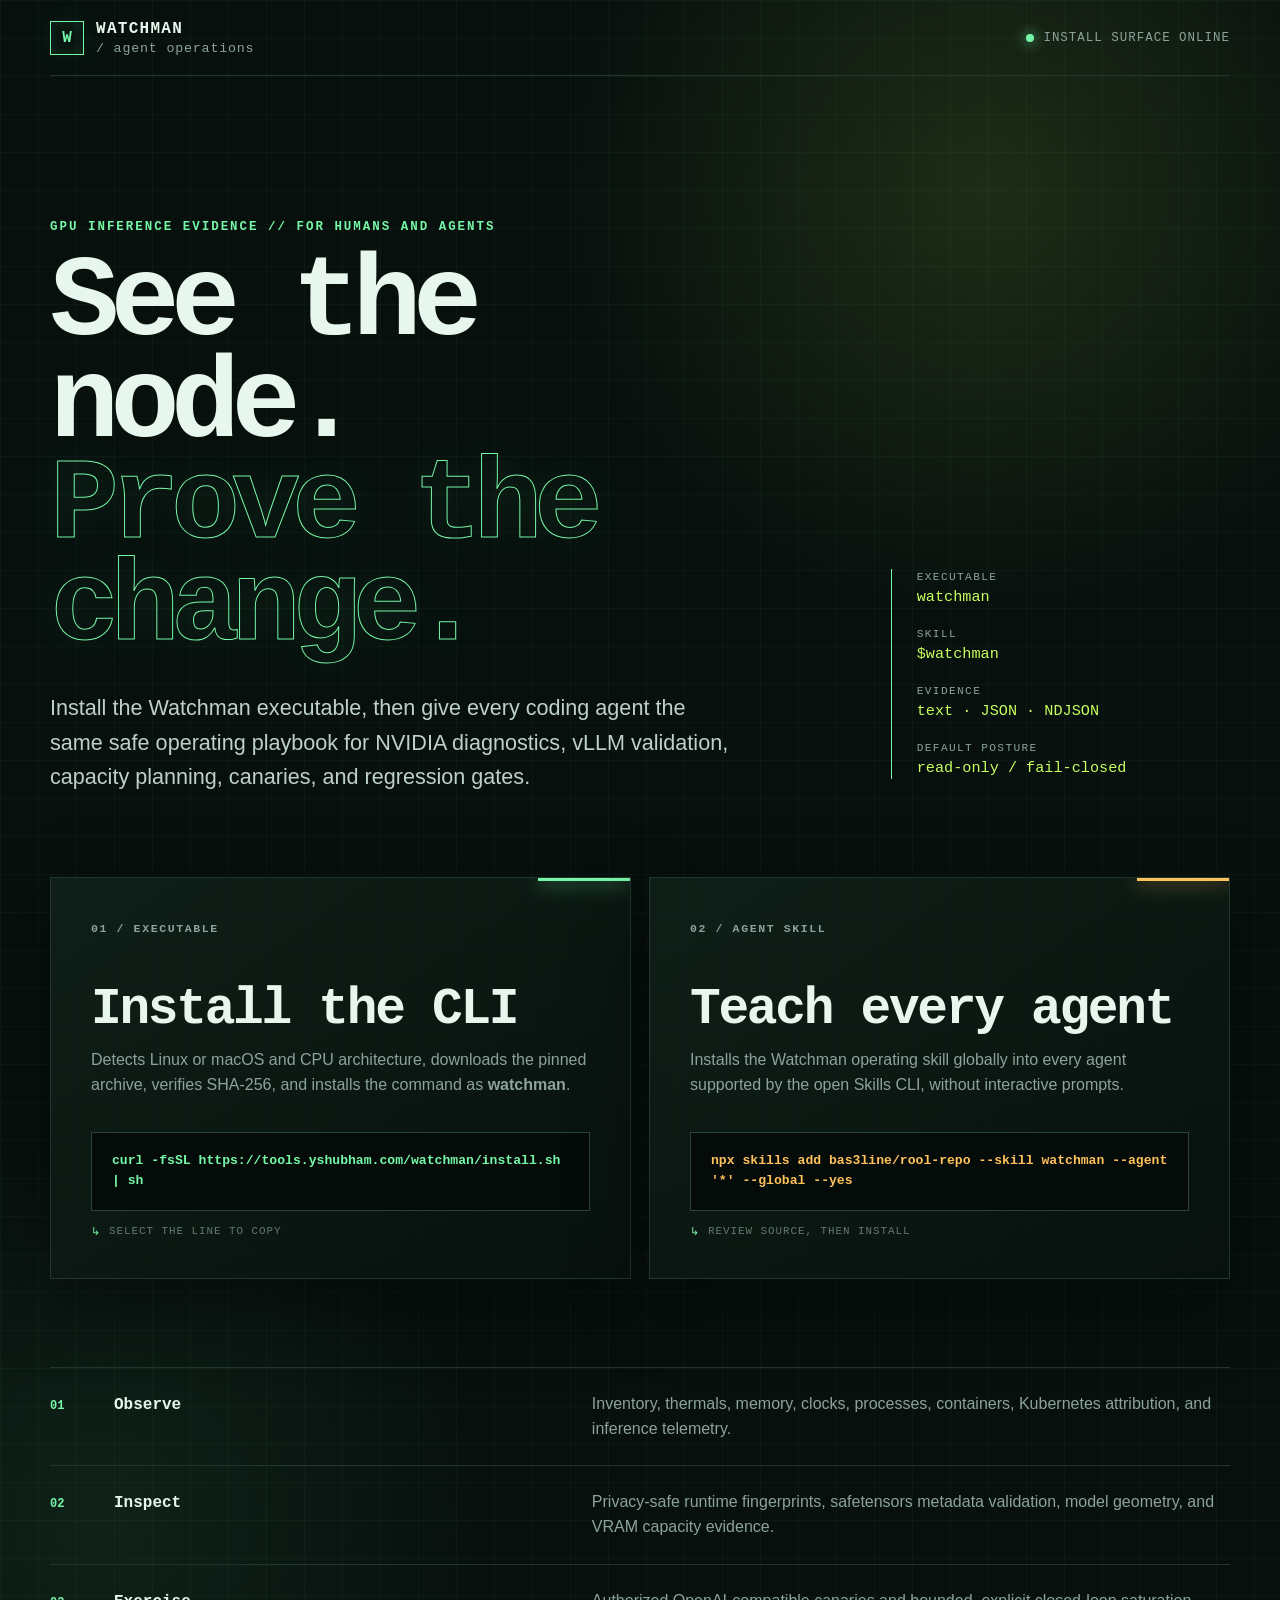
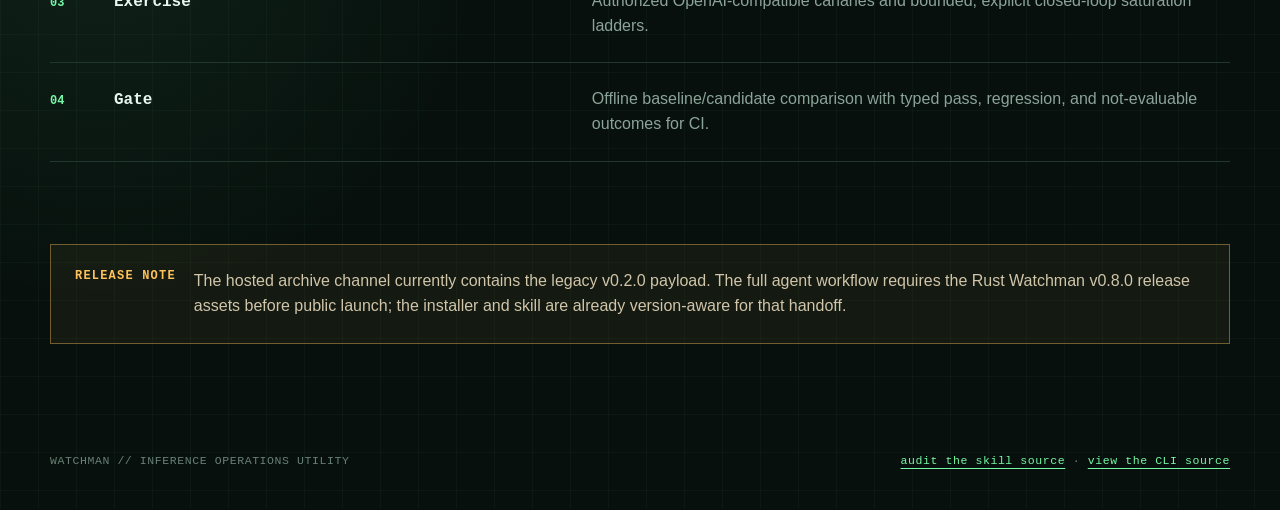
==== public/skills/index.html @ 9ab566bf "Add Watchman agent skill and install page" ====
<!doctype html>
<html lang="en">
<head>
  <meta charset="utf-8">
  <meta name="viewport" content="width=device-width, initial-scale=1">
  <meta name="description" content="Install Watchman and its cross-agent GPU inference operations skill.">
  <title>Watchman / Agent Skills</title>
  <style>
    :root {
      color-scheme: dark;
      --ink: #e7f7ed;
      --muted: #8ca39a;
      --night: #07100d;
      --panel: #0b1713;
      --panel-strong: #102019;
      --line: #21372e;
      --green: #76f7a7;
      --acid: #c7ff5f;
      --amber: #ffc15a;
      --shadow: rgba(0, 0, 0, .42);
      --display: "Berkeley Mono", "Iosevka", "IBM Plex Mono", monospace;
      --body: "Aptos", "Helvetica Neue", sans-serif;
    }

    * { box-sizing: border-box; }
    html { scroll-behavior: smooth; }
    body {
      min-height: 100vh;
      margin: 0;
      color: var(--ink);
      font-family: var(--body);
      background:
        linear-gradient(rgba(118, 247, 167, .035) 1px, transparent 1px),
        linear-gradient(90deg, rgba(118, 247, 167, .035) 1px, transparent 1px),
        radial-gradient(circle at 77% 9%, rgba(199, 255, 95, .12), transparent 27rem),
        radial-gradient(circle at 8% 72%, rgba(118, 247, 167, .08), transparent 24rem),
        var(--night);
      background-size: 38px 38px, 38px 38px, auto, auto, auto;
    }

    body::before {
      position: fixed;
      inset: 0;
      z-index: -1;
      content: "";
      pointer-events: none;
      opacity: .24;
      background-image: repeating-linear-gradient(0deg, transparent 0 3px, rgba(255,255,255,.025) 3px 4px);
    }

    a { color: inherit; }
    .shell { width: min(1180px, calc(100% - 36px)); margin: 0 auto; }

    .masthead {
      display: flex;
      align-items: center;
      justify-content: space-between;
      min-height: 76px;
      border-bottom: 1px solid var(--line);
      font-family: var(--display);
    }

    .brand { display: flex; align-items: center; gap: 12px; text-decoration: none; }
    .mark {
      display: grid;
      width: 34px;
      height: 34px;
      place-items: center;
      border: 1px solid var(--green);
      color: var(--green);
      box-shadow: inset 0 0 18px rgba(118, 247, 167, .12), 0 0 28px rgba(118, 247, 167, .08);
    }
    .mark::before { content: "W"; font-weight: 800; }
    .brand strong { letter-spacing: .08em; text-transform: uppercase; }
    .brand small { display: block; margin-top: 3px; color: var(--muted); letter-spacing: .06em; }

    .status { display: flex; align-items: center; gap: 9px; color: var(--muted); font-size: .78rem; letter-spacing: .08em; text-transform: uppercase; }
    .status::before { width: 8px; height: 8px; content: ""; border-radius: 50%; background: var(--green); box-shadow: 0 0 14px var(--green); }

    .hero {
      display: grid;
      grid-template-columns: minmax(0, 1.55fr) minmax(260px, .7fr);
      gap: clamp(36px, 7vw, 100px);
      padding: clamp(72px, 12vw, 145px) 0 82px;
      align-items: end;
    }

    .eyebrow { margin: 0 0 20px; color: var(--green); font: 700 .78rem/1 var(--display); letter-spacing: .16em; text-transform: uppercase; }
    h1 { max-width: 850px; margin: 0; font: 700 clamp(3.4rem, 9vw, 8.2rem)/.88 var(--display); letter-spacing: -.075em; }
    h1 span { display: block; color: transparent; -webkit-text-stroke: 1px var(--green); text-shadow: 0 0 34px rgba(118, 247, 167, .08); }
    .lede { max-width: 680px; margin: 32px 0 0; color: #bed0c8; font-size: clamp(1.05rem, 2vw, 1.35rem); line-height: 1.6; }

    .readout { border-left: 1px solid var(--green); padding: 2px 0 2px 25px; font-family: var(--display); }
    .readout dt { margin-top: 22px; color: var(--muted); font-size: .7rem; letter-spacing: .12em; text-transform: uppercase; }
    .readout dt:first-child { margin-top: 0; }
    .readout dd { margin: 5px 0 0; color: var(--acid); font-size: .95rem; }

    .install-grid { display: grid; grid-template-columns: repeat(2, minmax(0, 1fr)); gap: 18px; padding-bottom: 24px; }
    .card {
      position: relative;
      overflow: hidden;
      min-height: 350px;
      padding: clamp(24px, 4vw, 40px);
      border: 1px solid var(--line);
      background: linear-gradient(145deg, rgba(16, 32, 25, .92), rgba(8, 18, 14, .96));
      box-shadow: 0 24px 70px var(--shadow);
    }
    .card::after { position: absolute; top: 0; right: 0; width: 92px; height: 3px; content: ""; background: var(--green); box-shadow: 0 0 20px var(--green); }
    .card:nth-child(2)::after { background: var(--amber); box-shadow: 0 0 20px var(--amber); }
    .card-index { color: var(--muted); font: 700 .72rem var(--display); letter-spacing: .14em; }
    h2 { margin: 48px 0 12px; font: 700 clamp(1.8rem, 4vw, 3.2rem)/1 var(--display); letter-spacing: -.045em; }
    .card p { max-width: 520px; margin: 0; color: var(--muted); line-height: 1.6; }

    .command {
      display: block;
      overflow-wrap: anywhere;
      margin: 34px 0 0;
      padding: 18px 20px;
      border: 1px solid #2a4438;
      background: #050b09;
      color: var(--green);
      font: 600 .82rem/1.55 var(--display);
      white-space: normal;
      user-select: all;
    }
    .card:nth-child(2) .command { color: var(--amber); }
    .hint { display: flex; align-items: center; gap: 8px; margin-top: 14px; color: #617b70; font: .68rem var(--display); letter-spacing: .09em; text-transform: uppercase; }
    .hint::before { content: "↳"; color: var(--green); }

    .operations { margin: 64px 0 82px; border-top: 1px solid var(--line); border-bottom: 1px solid var(--line); }
    .op-row { display: grid; grid-template-columns: 42px 1fr 1.4fr; gap: 22px; padding: 24px 0; border-bottom: 1px solid var(--line); align-items: baseline; }
    .op-row:last-child { border-bottom: 0; }
    .op-row b { color: var(--green); font: 700 .75rem var(--display); }
    .op-row strong { font: 650 1rem var(--display); }
    .op-row span { color: var(--muted); line-height: 1.55; }

    .ship-note {
      display: grid;
      grid-template-columns: auto 1fr;
      gap: 18px;
      margin: 0 0 82px;
      padding: 24px;
      border: 1px solid rgba(255, 193, 90, .4);
      background: rgba(255, 193, 90, .055);
    }
    .ship-note b { color: var(--amber); font: 700 .75rem var(--display); letter-spacing: .1em; text-transform: uppercase; }
    .ship-note p { margin: 0; color: #d1c5aa; line-height: 1.55; }

    footer { display: flex; justify-content: space-between; gap: 24px; padding: 28px 0 42px; color: #688076; font: .72rem var(--display); letter-spacing: .05em; }
    footer a { color: var(--green); text-underline-offset: 4px; }

    @media (max-width: 760px) {
      .hero, .install-grid { grid-template-columns: 1fr; }
      .hero { padding-top: 74px; }
      .readout { margin-top: 14px; }
      .op-row { grid-template-columns: 32px 1fr; }
      .op-row span { grid-column: 2; }
      .ship-note { grid-template-columns: 1fr; }
      .status { display: none; }
      footer { flex-direction: column; }
    }

    @media (prefers-reduced-motion: no-preference) {
      .hero > *, .card { animation: rise .7s both cubic-bezier(.22, 1, .36, 1); }
      .hero > :nth-child(2) { animation-delay: .12s; }
      .card:nth-child(1) { animation-delay: .18s; }
      .card:nth-child(2) { animation-delay: .26s; }
      @keyframes rise { from { opacity: 0; transform: translateY(24px); } to { opacity: 1; transform: translateY(0); } }
    }
  </style>
</head>
<body>
  <header class="shell masthead">
    <a class="brand" href="/skills" aria-label="Watchman skills home">
      <span class="mark" aria-hidden="true"></span>
      <span><strong>Watchman</strong><small>/ agent operations</small></span>
    </a>
    <div class="status">install surface online</div>
  </header>

  <main class="shell">
    <section class="hero" aria-labelledby="page-title">
      <div>
        <p class="eyebrow">GPU inference evidence // for humans and agents</p>
        <h1 id="page-title">See the node.<span>Prove the change.</span></h1>
        <p class="lede">Install the Watchman executable, then give every coding agent the same safe operating playbook for NVIDIA diagnostics, vLLM validation, capacity planning, canaries, and regression gates.</p>
      </div>
      <dl class="readout">
        <dt>Executable</dt><dd>watchman</dd>
        <dt>Skill</dt><dd>$watchman</dd>
        <dt>Evidence</dt><dd>text · JSON · NDJSON</dd>
        <dt>Default posture</dt><dd>read-only / fail-closed</dd>
      </dl>
    </section>

    <section class="install-grid" aria-label="Installation commands">
      <article class="card">
        <span class="card-index">01 / EXECUTABLE</span>
        <h2>Install the CLI</h2>
        <p>Detects Linux or macOS and CPU architecture, downloads the pinned archive, verifies SHA-256, and installs the command as <strong>watchman</strong>.</p>
        <code class="command">curl -fsSL https://tools.yshubham.com/watchman/install.sh | sh</code>
        <div class="hint">select the line to copy</div>
      </article>

      <article class="card">
        <span class="card-index">02 / AGENT SKILL</span>
        <h2>Teach every agent</h2>
        <p>Installs the Watchman operating skill globally into every agent supported by the open Skills CLI, without interactive prompts.</p>
        <code class="command">npx skills add bas3line/rool-repo --skill watchman --agent '*' --global --yes</code>
        <div class="hint">review source, then install</div>
      </article>
    </section>

    <section class="operations" aria-label="Watchman capability summary">
      <div class="op-row"><b>01</b><strong>Observe</strong><span>Inventory, thermals, memory, clocks, processes, containers, Kubernetes attribution, and inference telemetry.</span></div>
      <div class="op-row"><b>02</b><strong>Inspect</strong><span>Privacy-safe runtime fingerprints, safetensors metadata validation, model geometry, and VRAM capacity evidence.</span></div>
      <div class="op-row"><b>03</b><strong>Exercise</strong><span>Authorized OpenAI-compatible canaries and bounded, explicit closed-loop saturation ladders.</span></div>
      <div class="op-row"><b>04</b><strong>Gate</strong><span>Offline baseline/candidate comparison with typed pass, regression, and not-evaluable outcomes for CI.</span></div>
    </section>

    <aside class="ship-note">
      <b>Release note</b>
      <p>The hosted archive channel currently contains the legacy v0.2.0 payload. The full agent workflow requires the Rust Watchman v0.8.0 release assets before public launch; the installer and skill are already version-aware for that handoff.</p>
    </aside>
  </main>

  <footer class="shell">
    <span>WATCHMAN // INFERENCE OPERATIONS UTILITY</span>
    <span><a href="https://github.com/bas3line/rool-repo/tree/main/skills/watchman">audit the skill source</a> · <a href="https://github.com/bas3line/gpu-watchman">view the CLI source</a></span>
  </footer>
</body>
</html>
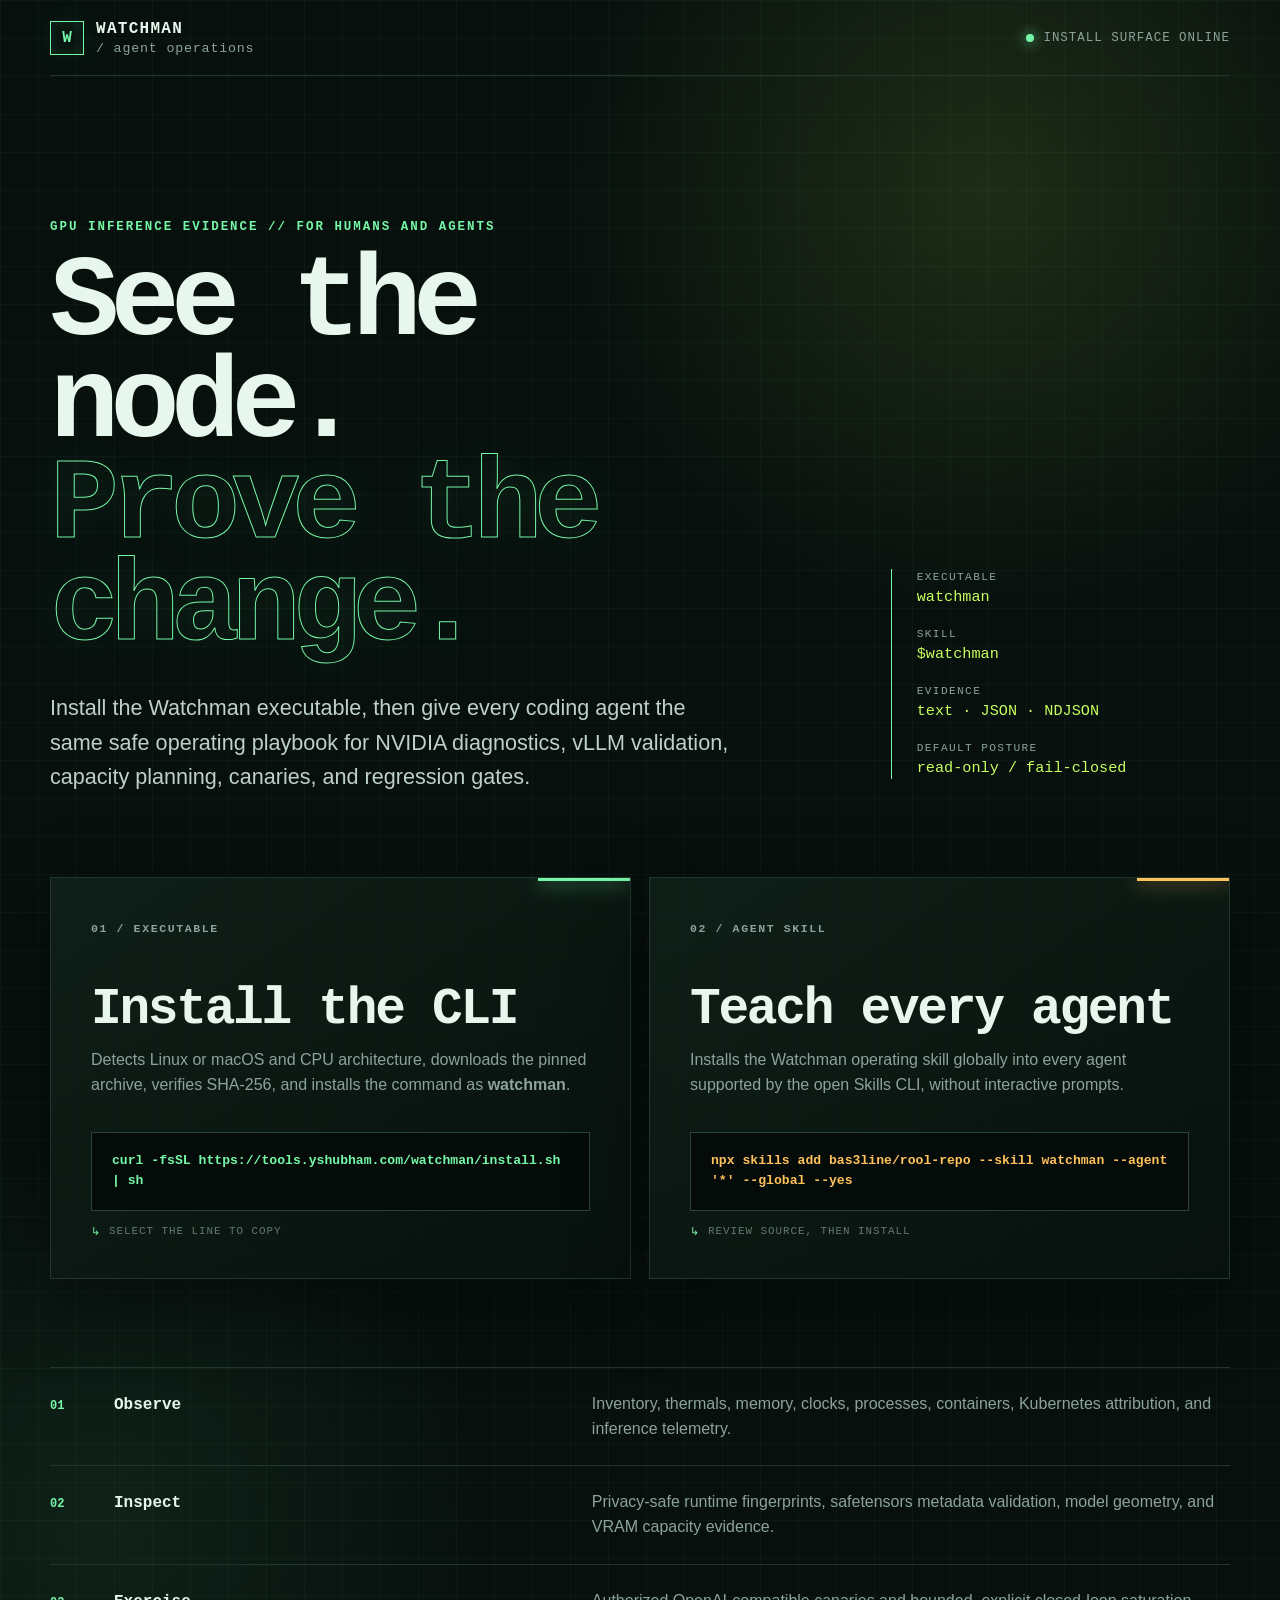
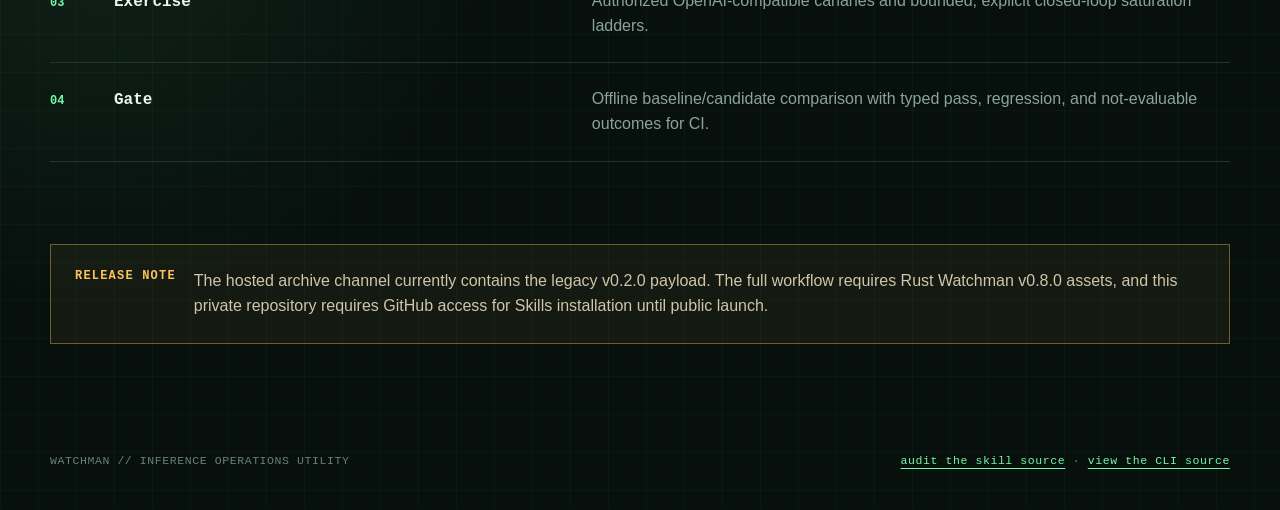
==== commit ef2d7389: "Package Watchman installer with tools host" ====
--- a/public/skills/index.html
+++ b/public/skills/index.html
@@ -220,7 +220,7 @@
 
     <aside class="ship-note">
       <b>Release note</b>
-      <p>The hosted archive channel currently contains the legacy v0.2.0 payload. The full agent workflow requires the Rust Watchman v0.8.0 release assets before public launch; the installer and skill are already version-aware for that handoff.</p>
+      <p>The hosted archive channel currently contains the legacy v0.2.0 payload. The full workflow requires Rust Watchman v0.8.0 assets, and this private repository requires GitHub access for Skills installation until public launch.</p>
     </aside>
   </main>
 
